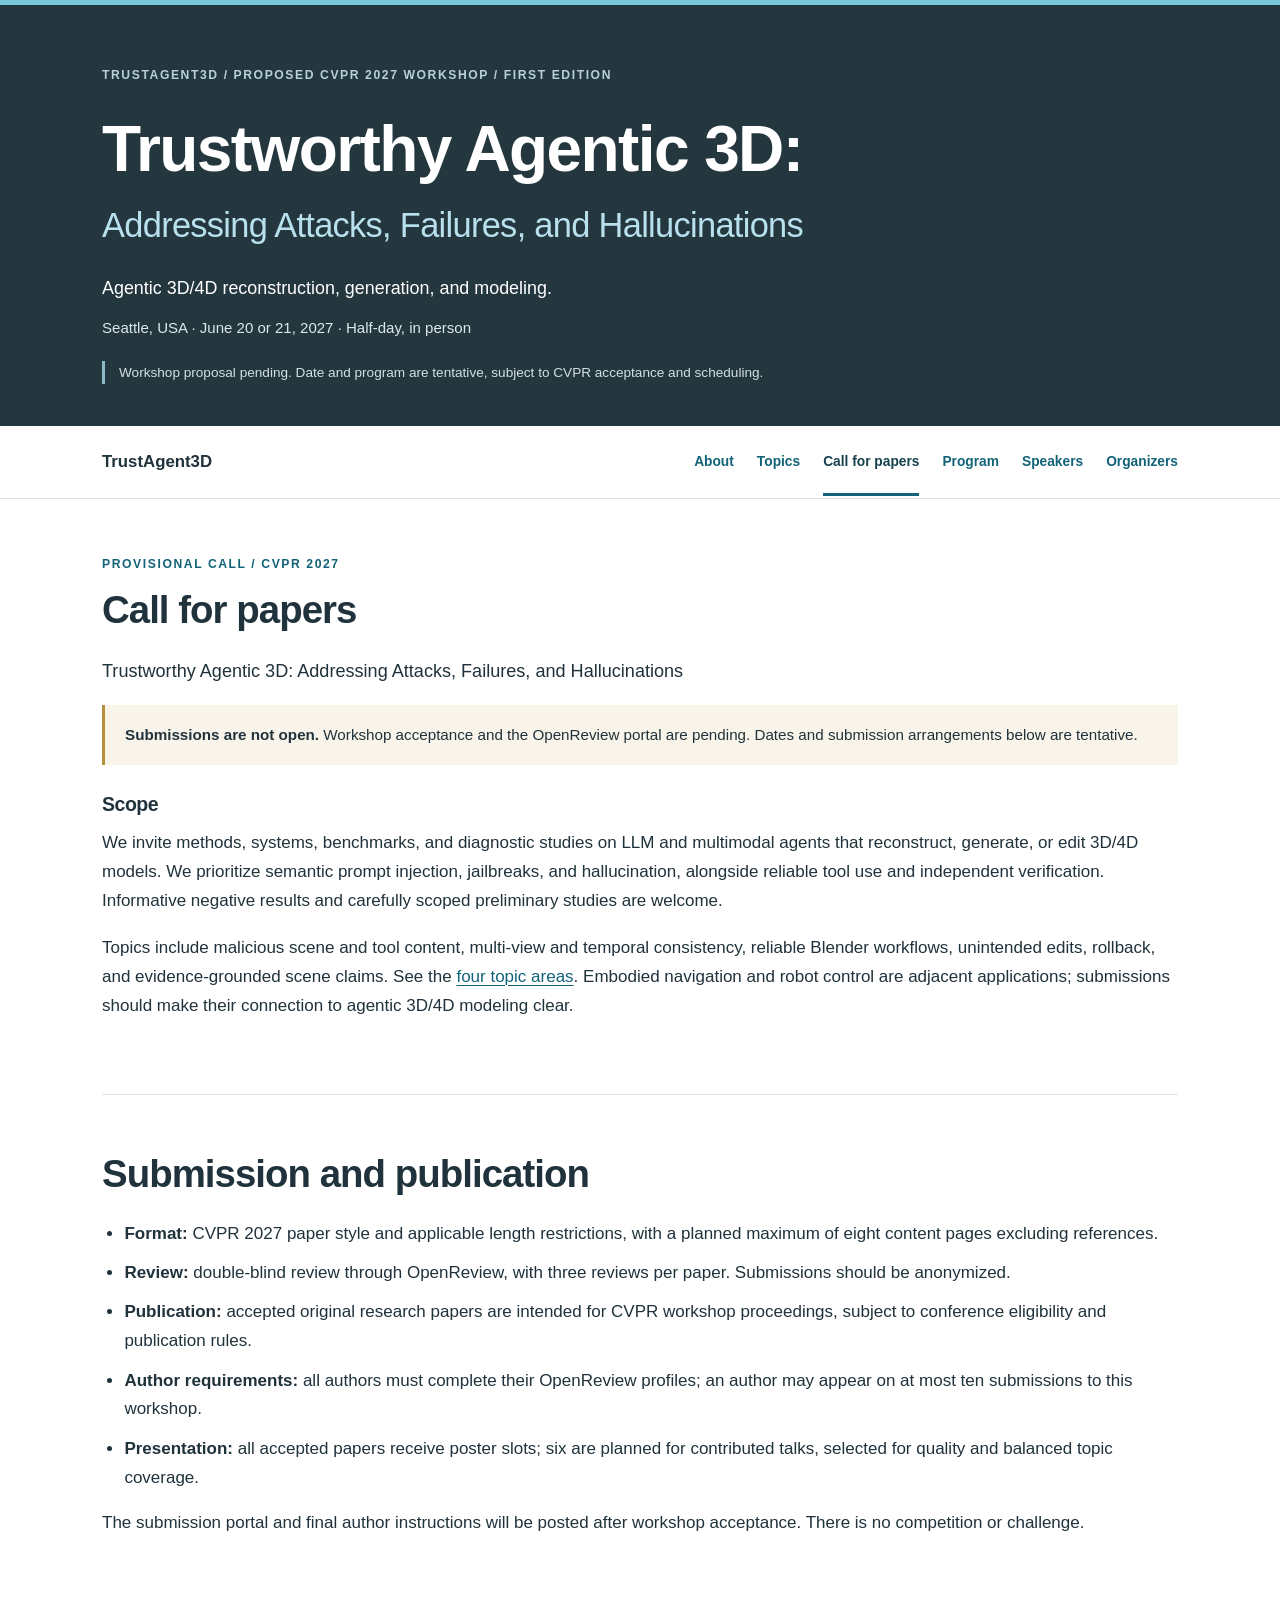
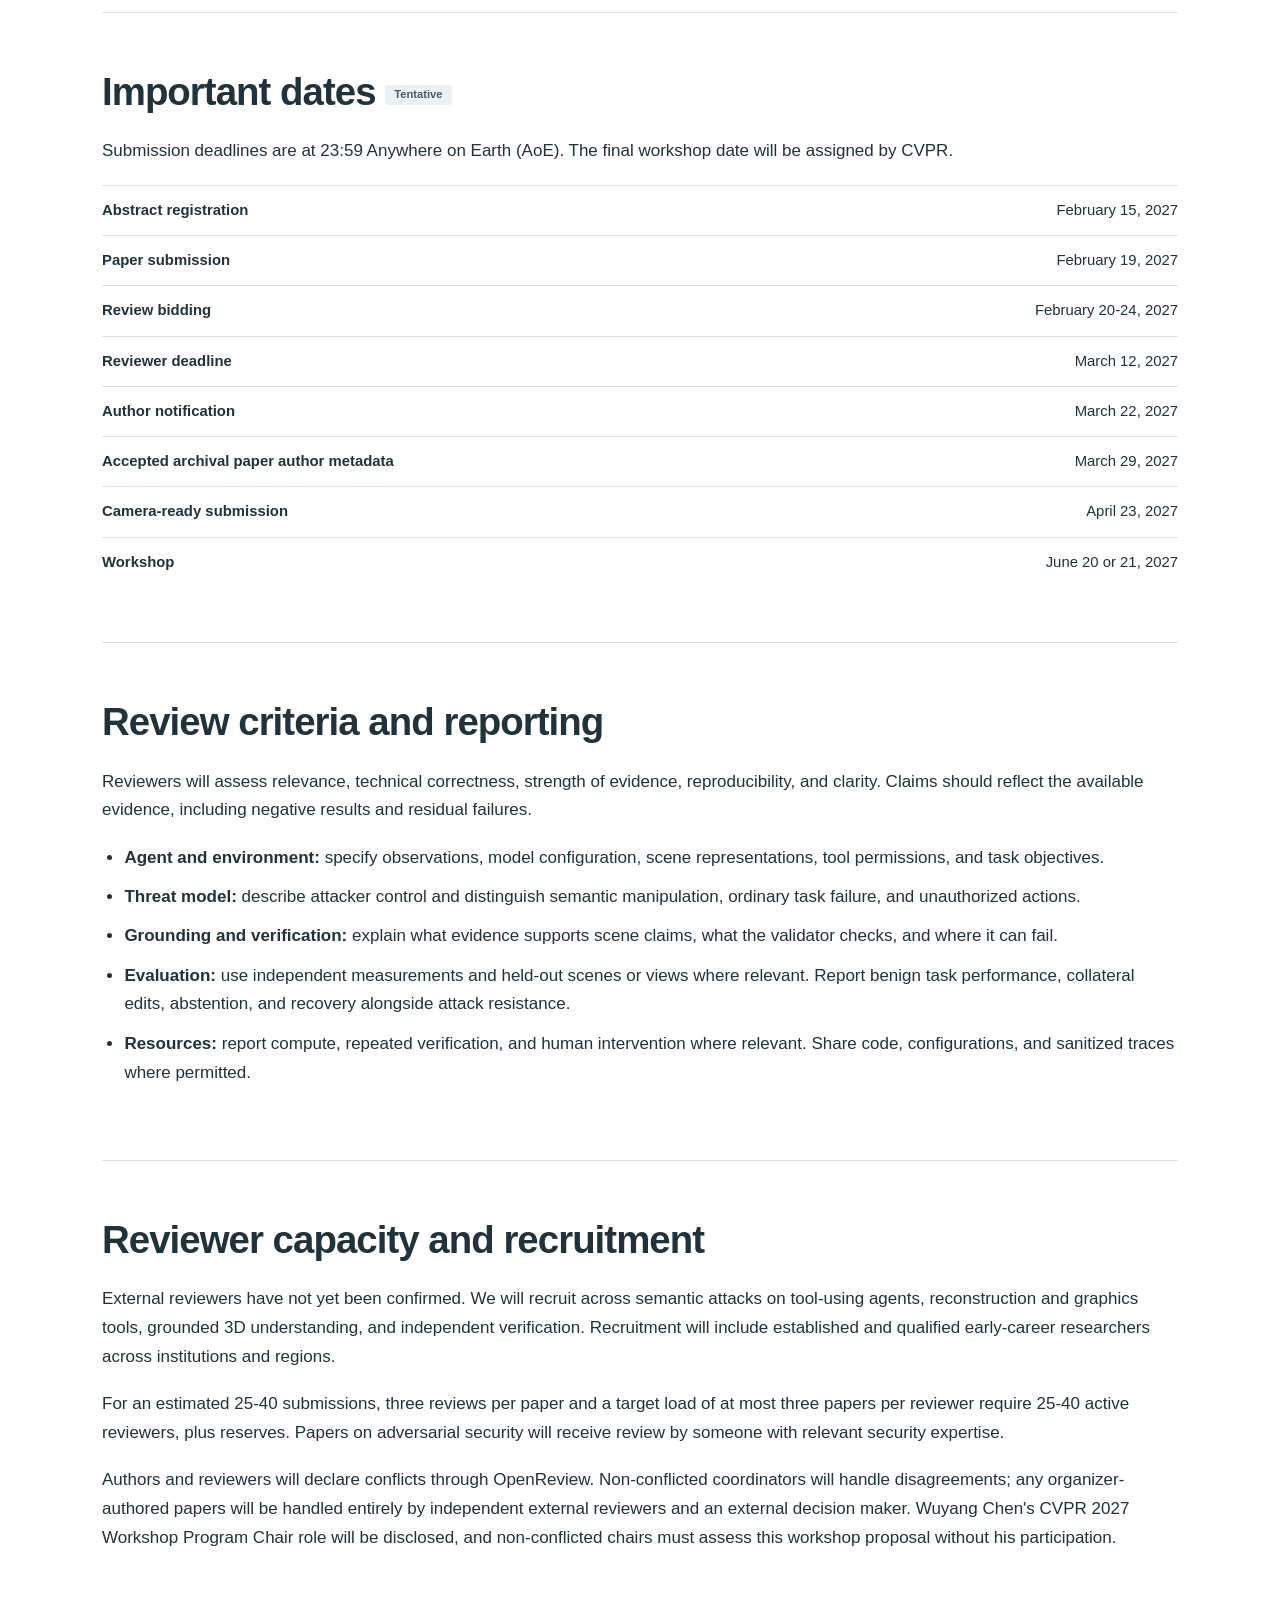
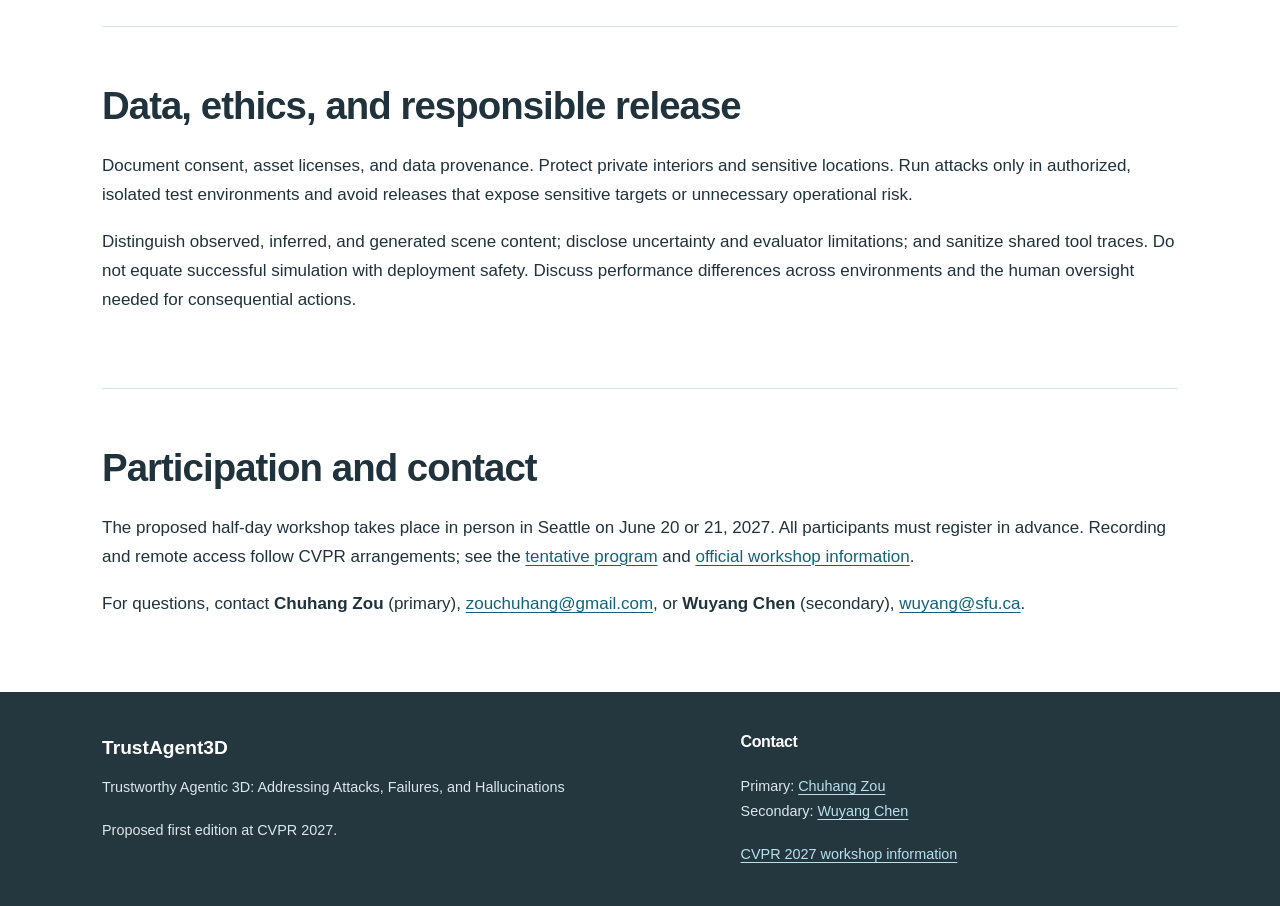
==== cfp.html @ a455a60a "first commit" ====
<!doctype html>
<html lang="en"><head><meta charset="utf-8"><meta name="viewport" content="width=device-width, initial-scale=1"><meta name="robots" content="noindex, nofollow"><meta name="description" content="Provisional submission guidelines, dates, review criteria, and contacts for TrustAgent3D at CVPR 2027."><meta name="theme-color" content="#24363e"><meta property="og:title" content="Call for Papers | TrustAgent3D | Proposed CVPR 2027 Workshop"><meta property="og:description" content="Provisional submission guidelines, dates, review criteria, and contacts for TrustAgent3D at CVPR 2027."><meta property="og:type" content="website"><title>Call for Papers | TrustAgent3D | Proposed CVPR 2027 Workshop</title><link rel="stylesheet" href="style.css"><script src="custom.js" defer></script></head>
<body><a class="skip-link" href="#main">Skip to content</a>
<!-- shared:header --><header class="hero" id="top">
<div class="container">
<p class="eyebrow">TrustAgent3D / Proposed CVPR 2027 workshop / First edition</p>
<h1>Trustworthy Agentic 3D:<span>Addressing Attacks, Failures, and Hallucinations</span></h1>
<p class="hero-scope">Agentic 3D/4D reconstruction, generation, and modeling.</p>
<p class="hero-meta">Seattle, USA · June 20 or 21, 2027 · Half-day, in person</p>
<p class="status">Workshop proposal pending. Date and program are tentative, subject to CVPR acceptance and scheduling.</p>
</div>
</header><!-- /shared:header -->
<!-- shared:navbar --><nav class="site-nav" aria-label="Main navigation">
<div class="container nav-inner"><a class="brand" href="index.html">TrustAgent3D</a>
<button class="menu-toggle" type="button" aria-expanded="false" aria-controls="nav-links" hidden>Menu <span aria-hidden="true">+</span></button>
<ul id="nav-links"><li><a href="index.html#about">About</a></li><li><a href="index.html#topics">Topics</a></li><li><a href="cfp.html">Call for papers</a></li><li><a href="index.html#schedule">Program</a></li><li><a href="index.html#speakers">Speakers</a></li><li><a href="index.html#organizers">Organizers</a></li></ul></div>
</nav><!-- /shared:navbar -->
<main id="main" class="container" tabindex="-1">
<section id="call_for_papers"><p class="eyebrow section-label">Provisional call / CVPR 2027</p><h2>Call for papers</h2><p class="lead">Trustworthy Agentic 3D: Addressing Attacks, Failures, and Hallucinations</p><p class="notice"><strong>Submissions are not open.</strong> Workshop acceptance and the OpenReview portal are pending. Dates and submission arrangements below are tentative.</p><h3>Scope</h3><p>We invite methods, systems, benchmarks, and diagnostic studies on LLM and multimodal agents that reconstruct, generate, or edit 3D/4D models. We prioritize semantic prompt injection, jailbreaks, and hallucination, alongside reliable tool use and independent verification. Informative negative results and carefully scoped preliminary studies are welcome.</p><p>Topics include malicious scene and tool content, multi-view and temporal consistency, reliable Blender workflows, unintended edits, rollback, and evidence-grounded scene claims. See the <a href="index.html#topics">four topic areas</a>. Embodied navigation and robot control are adjacent applications; submissions should make their connection to agentic 3D/4D modeling clear.</p></section>
<section id="submission"><h2>Submission and publication</h2><ul><li><strong>Format:</strong> CVPR 2027 paper style and applicable length restrictions, with a planned maximum of eight content pages excluding references.</li><li><strong>Review:</strong> double-blind review through OpenReview, with three reviews per paper. Submissions should be anonymized.</li><li><strong>Publication:</strong> accepted original research papers are intended for CVPR workshop proceedings, subject to conference eligibility and publication rules.</li><li><strong>Author requirements:</strong> all authors must complete their OpenReview profiles; an author may appear on at most ten submissions to this workshop.</li><li><strong>Presentation:</strong> all accepted papers receive poster slots; six are planned for contributed talks, selected for quality and balanced topic coverage.</li></ul><p>The submission portal and final author instructions will be posted after workshop acceptance. There is no competition or challenge.</p></section>
<section id="dates"><h2>Important dates <span class="badge">Tentative</span></h2><p>Submission deadlines are at 23:59 Anywhere on Earth (AoE). The final workshop date will be assigned by CVPR.</p><dl class="dates"><div><dt>Abstract registration</dt><dd><time datetime="2027-02-15">February 15, 2027</time></dd></div><div><dt>Paper submission</dt><dd><time datetime="2027-02-19">February 19, 2027</time></dd></div><div><dt>Review bidding</dt><dd>February 20-24, 2027</dd></div><div><dt>Reviewer deadline</dt><dd><time datetime="2027-03-12">March 12, 2027</time></dd></div><div><dt>Author notification</dt><dd><time datetime="2027-03-22">March 22, 2027</time></dd></div><div><dt>Accepted archival paper author metadata</dt><dd><time datetime="2027-03-29">March 29, 2027</time></dd></div><div><dt>Camera-ready submission</dt><dd><time datetime="2027-04-23">April 23, 2027</time></dd></div><div><dt>Workshop</dt><dd>June 20 or 21, 2027</dd></div></dl></section>
<section id="review"><h2>Review criteria and reporting</h2><p>Reviewers will assess relevance, technical correctness, strength of evidence, reproducibility, and clarity. Claims should reflect the available evidence, including negative results and residual failures.</p><ul><li><strong>Agent and environment:</strong> specify observations, model configuration, scene representations, tool permissions, and task objectives.</li><li><strong>Threat model:</strong> describe attacker control and distinguish semantic manipulation, ordinary task failure, and unauthorized actions.</li><li><strong>Grounding and verification:</strong> explain what evidence supports scene claims, what the validator checks, and where it can fail.</li><li><strong>Evaluation:</strong> use independent measurements and held-out scenes or views where relevant. Report benign task performance, collateral edits, abstention, and recovery alongside attack resistance.</li><li><strong>Resources:</strong> report compute, repeated verification, and human intervention where relevant. Share code, configurations, and sanitized traces where permitted.</li></ul></section>
<section id="reviewers"><h2>Reviewer capacity and recruitment</h2><p>External reviewers have not yet been confirmed. We will recruit across semantic attacks on tool-using agents, reconstruction and graphics tools, grounded 3D understanding, and independent verification. Recruitment will include established and qualified early-career researchers across institutions and regions.</p><p>For an estimated 25-40 submissions, three reviews per paper and a target load of at most three papers per reviewer require 25-40 active reviewers, plus reserves. Papers on adversarial security will receive review by someone with relevant security expertise.</p><p>Authors and reviewers will declare conflicts through OpenReview. Non-conflicted coordinators will handle disagreements; any organizer-authored papers will be handled entirely by independent external reviewers and an external decision maker. Wuyang Chen's CVPR 2027 Workshop Program Chair role will be disclosed, and non-conflicted chairs must assess this workshop proposal without his participation.</p></section>
<section id="ethics"><h2>Data, ethics, and responsible release</h2><p>Document consent, asset licenses, and data provenance. Protect private interiors and sensitive locations. Run attacks only in authorized, isolated test environments and avoid releases that expose sensitive targets or unnecessary operational risk.</p><p>Distinguish observed, inferred, and generated scene content; disclose uncertainty and evaluator limitations; and sanitize shared tool traces. Do not equate successful simulation with deployment safety. Discuss performance differences across environments and the human oversight needed for consequential actions.</p></section>
<section id="attendance"><h2>Participation and contact</h2><p>The proposed half-day workshop takes place in person in Seattle on June 20 or 21, 2027. All participants must register in advance. Recording and remote access follow CVPR arrangements; see the <a href="index.html#schedule">tentative program</a> and <a href="https://cvpr.thecvf.com/Conferences/2027/CallForWorkshops">official workshop information</a>.</p><p>For questions, contact <strong>Chuhang Zou</strong> (primary), <a href="mailto:zouchuhang@gmail.com">zouchuhang@gmail.com</a>, or <strong>Wuyang Chen</strong> (secondary), <a href="mailto:wuyang@sfu.ca">wuyang@sfu.ca</a>.</p></section></main>
<button id="goToTopBtn" type="button" aria-label="Back to top" hidden>↑ Top</button>
<!-- shared:footer --><footer class="site-footer"><div class="container footer-grid"><div><strong>TrustAgent3D</strong><p>Trustworthy Agentic 3D: Addressing Attacks, Failures, and Hallucinations</p><p>Proposed first edition at CVPR 2027.</p></div><div><h2>Contact</h2><p>Primary: <a href="mailto:zouchuhang@gmail.com">Chuhang Zou</a><br>Secondary: <a href="mailto:wuyang@sfu.ca">Wuyang Chen</a></p><a href="https://cvpr.thecvf.com/Conferences/2027/CallForWorkshops">CVPR 2027 workshop information</a></div></div></footer><!-- /shared:footer -->
</body></html>
---- style.css ----
:root { --ink:#20323b; --muted:#51636c; --accent:#126378; --line:#d9e2e6; --wash:#f1f6f7; --dark:#24363e; }
* { box-sizing:border-box; }
html { scroll-behavior:smooth; scroll-padding-top:100px; }
body { margin:0; font-family:Arial,Helvetica,sans-serif; font-size:17px; line-height:1.7; color:var(--ink); background:#fff; }
[hidden] { display:none!important; }
a { color:var(--accent); text-underline-offset:3px; text-decoration-thickness:1px; }
a:hover { color:#083e50; }
a:focus-visible,button:focus-visible,summary:focus-visible { outline:3px solid #d88a22; outline-offset:5px; }
p { margin:0 0 1.15rem; }
h1,h2,h3 { line-height:1.23; letter-spacing:-.025em; }
h2 { font-size:clamp(1.75rem,3vw,2.5rem); margin:0 0 1.4rem; }
h3 { font-size:1.22rem; margin:1.7rem 0 .8rem; }
ul,ol { padding-left:1.4rem; }
li { margin-bottom:.65rem; }
.container { max-width:1140px; padding:0 32px; margin:0 auto; }
.hero { background:var(--dark); color:#fff; padding:60px 0 42px; border-top:5px solid #78c8d6; }
.eyebrow { font-size:.76rem; text-transform:uppercase; letter-spacing:.13em; font-weight:700; }
.hero .eyebrow { color:#b7d1d9; margin-bottom:24px; }
h1 { margin:0; font-size:clamp(2.5rem,5vw,4.2rem); max-width:950px; }
h1 span { display:block; color:#b8e1ed; font-size:clamp(1.35rem,2.9vw,2.15rem); font-weight:400; margin-top:16px; letter-spacing:-.02em; }
.hero-scope { margin:26px 0 12px; font-size:1.12rem; }
.hero-meta { color:#dce8ec; font-size:.94rem; margin-bottom:20px; }
.status { color:#d2e0e5; border-left:3px solid #8bb9c5; padding:0 0 0 14px; font-size:.85rem; max-width:740px; margin:0; }
.site-nav { background:white; position:sticky; top:0; z-index:10; border-bottom:1px solid var(--line); }
.nav-inner { display:flex; align-items:center; justify-content:space-between; gap:20px; min-height:72px; }
.brand { font-weight:800; text-decoration:none; font-size:1.05rem; color:var(--ink); }
.site-nav ul { display:flex; gap:23px; list-style:none; padding:0; margin:0; }
.site-nav li { margin:0; }
.site-nav a:not(.brand) { font-size:.86rem; font-weight:600; text-decoration:none; padding:22px 0; display:block; }
.site-nav a[aria-current] { color:#17414d; box-shadow:inset 0 -3px var(--accent); }
.menu-toggle { font:inherit; background:transparent; border:1px solid var(--line); padding:7px 13px; border-radius:4px; color:var(--ink); cursor:pointer; }
.menu-toggle span { margin-left:15px; }
main>section { padding:55px 0; border-bottom:1px solid var(--line); scroll-margin-top:10px; }
main>section:last-child { border:0; }
main:focus { outline:none; }
.section-label { color:var(--accent); margin-bottom:12px; }
.lead { font-size:1.13rem; max-width:1000px; }
.actions { display:flex; align-items:center; flex-wrap:wrap; gap:24px; margin:25px 0; }
.button { background:var(--accent); color:white; padding:12px 19px; border-radius:4px; text-decoration:none; display:inline-block; font-size:.92rem; font-weight:700; }
.button:hover { background:#0c4b5d; color:white; }
.button span { margin-left:12px; }
.text-link { font-size:.92rem; font-weight:600; }
details { border-top:1px solid var(--line); padding:16px 0; }
summary { font-weight:600; cursor:pointer; color:var(--accent); }
details[open]>summary { margin-bottom:18px; }
.research-context { margin:28px 0 22px; border-bottom:1px solid var(--line); }
.citation { font-size:.92em; }
.questions { max-width:980px; }
.questions li { padding-left:10px; }
.questions li::marker { color:var(--accent); font-weight:700; }
.topic-grid,.two-column,.organizer-grid { display:grid; grid-template-columns:repeat(2,minmax(0,1fr)); gap:30px; }
.topic { background:var(--wash); border-top:3px solid #88b8c4; padding:25px; }
.topic-number { font-size:.8rem; color:var(--accent); font-weight:700; letter-spacing:.08em; }
.topic h3 { margin:12px 0; font-size:1.24rem; }
.topic p { font-size:.96rem; margin:0; }
.scope-note { margin-top:24px; color:var(--muted); }
.two-column { gap:50px; }
.two-column h3:first-child { margin-top:0; }
.badge { display:inline-block; font-size:.7rem; font-weight:600; letter-spacing:0; padding:3px 9px; background:#ecf2f4; color:#485c64; vertical-align:middle; border-radius:3px; }
.small { font-size:.89rem; color:var(--muted); }
.notice { padding:17px 20px; background:#f8f4e9; border-left:3px solid #b6903a; font-size:.95rem; }
.dates { margin:18px 0 0; font-size:.93rem; }
.dates>div { display:flex; justify-content:space-between; gap:24px; border-top:1px solid var(--line); padding:12px 0; }
dt { font-weight:600; }
dd { margin:0; text-align:right; flex:0 0 46%; }
.table-wrap { overflow-x:auto; margin:24px 0; }
table { width:100%; border-collapse:collapse; font-size:.94rem; }
caption { text-align:left; color:var(--muted); font-size:.85rem; margin-bottom:12px; }
th,td { padding:14px 17px; border-bottom:1px solid var(--line); text-align:left; vertical-align:top; }
thead { background:var(--dark); color:white; }
tbody th { width:170px; white-space:nowrap; font-weight:400; color:var(--muted); }
tbody tr:nth-child(even) { background:var(--wash); }
.clinic { border-left:3px solid var(--accent); padding:3px 0 3px 25px; margin-top:30px; }
.clinic h3 { margin-top:0; }
.clinic p:last-child { margin:0; }
.organizer { display:flex; align-items:flex-start; gap:22px; }
.organizer img { width:110px; height:110px; object-fit:cover; border-radius:50%; }
.organizer>div { min-width:0; }
.organizer h3 { margin:0 0 10px; font-size:1.3rem; }
.organizer .eyebrow { font-size:.66rem; margin-bottom:8px; color:var(--muted); }
.organizer p,.organizer details { font-size:.88rem; }
.organizer a { overflow-wrap:anywhere; }
.organizer>div>a { font-size:.86rem; }
.organizer details { margin-top:16px; }
.organizer-grid+.small { margin-top:28px; }
.related-list li { padding-left:8px; }
.site-footer { background:var(--dark); color:#dce7eb; padding:40px 0; font-size:.9rem; }
.footer-grid { display:grid; grid-template-columns:1.3fr 1fr; gap:70px; }
.site-footer strong { color:white; font-size:1.2rem; }
.site-footer p { margin-top:10px; }
.site-footer h2 { font-size:1rem; color:white; }
.site-footer a { color:#b8e1ed; }
.skip-link { position:absolute; left:16px; top:-100px; z-index:30; background:white; padding:12px 18px; }
.skip-link:focus { top:15px; }
#goToTopBtn { position:fixed; right:18px; bottom:18px; border:1px solid #52727f; border-radius:4px; background:var(--dark); color:white; padding:10px 14px; cursor:pointer; z-index:20; font:inherit; font-size:.8rem; }
@media(max-width:900px) {
 .site-nav ul { gap:15px; }.container { padding:0 24px; }.organizer { flex-direction:column; }.two-column { gap:28px; }
}
@media(max-width:720px) {
 html { scroll-padding-top:82px; } body { font-size:16px; }.container { padding:0 22px; }.hero { padding:38px 0 32px; }.hero .eyebrow { font-size:.65rem; }.hero-scope { font-size:1rem; }.hero-meta { font-size:.85rem; }
 .nav-inner { flex-wrap:wrap; min-height:64px; gap:0; padding-top:12px; padding-bottom:12px; }.menu-toggle:not([hidden]) { display:block; }.site-nav ul { width:100%; flex-wrap:wrap; gap:0 20px; padding-top:12px; }.site-nav a:not(.brand) { padding:9px 0; }.site-nav.enhanced ul:not(.is-open) { display:none; }
 main>section { padding:36px 0; }.topic-grid,.two-column,.organizer-grid,.footer-grid { grid-template-columns:1fr; gap:26px; }.topic { padding:22px; }.organizer { flex-direction:row; gap:17px; }.organizer img { width:80px; height:80px; }.organizer-grid { gap:35px; }.organizer h3 { font-size:1.15rem; }
 .dates>div { gap:16px; }dd { flex-basis:46%; }.actions { gap:18px; }.table-wrap { margin:20px -8px; }th,td { padding:12px 9px; }tbody th { width:125px; font-size:.83rem; }.clinic { padding-left:18px; }.footer-grid { gap:24px; }
}
@media(prefers-reduced-motion:reduce) { html { scroll-behavior:auto; } }
@media print { .site-nav,.actions,#goToTopBtn,.skip-link { display:none!important; }.hero,.site-footer { background:white; color:black; }.hero h1 span,.hero p,.site-footer a { color:black; }.container { max-width:none; }.topic,.clinic { break-inside:avoid; }main>section { padding:20px 0; } }
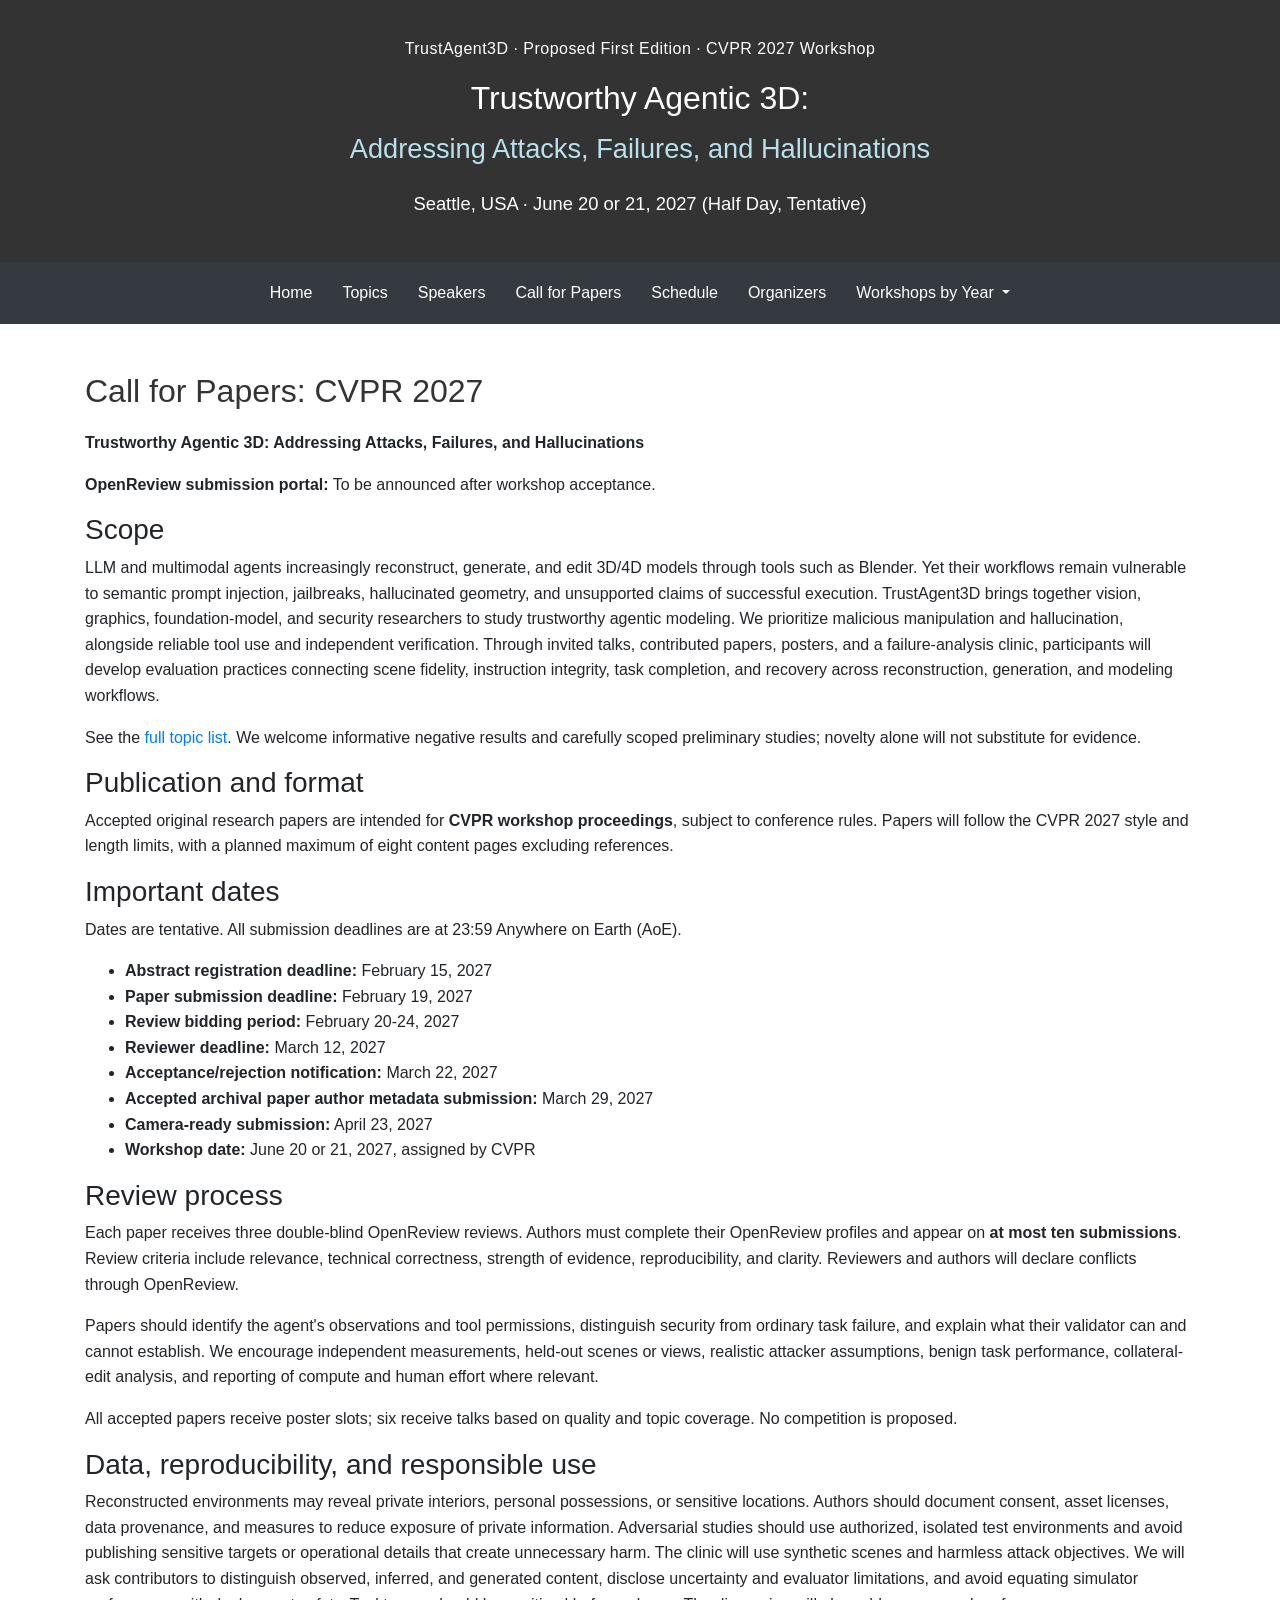
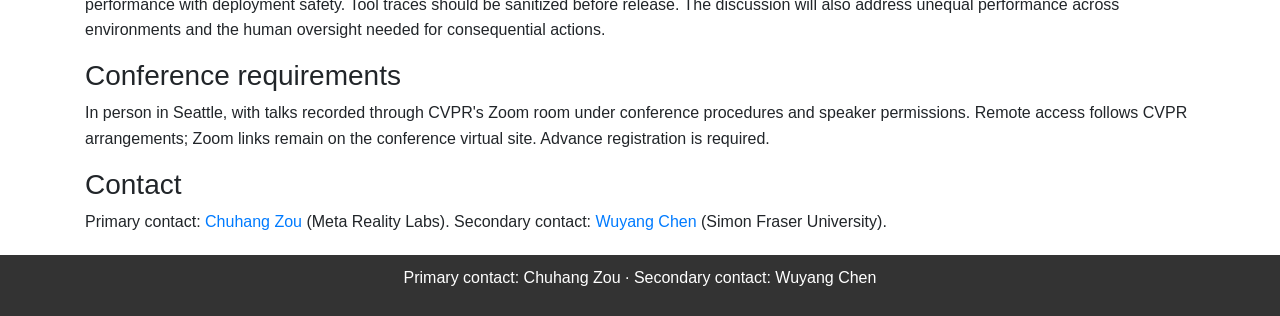
==== commit 0f63b164: "updates" ====
--- a/cfp.html
+++ b/cfp.html
@@ -1,28 +1,110 @@
-<!doctype html>
-<html lang="en"><head><meta charset="utf-8"><meta name="viewport" content="width=device-width, initial-scale=1"><meta name="robots" content="noindex, nofollow"><meta name="description" content="Provisional submission guidelines, dates, review criteria, and contacts for TrustAgent3D at CVPR 2027."><meta name="theme-color" content="#24363e"><meta property="og:title" content="Call for Papers | TrustAgent3D | Proposed CVPR 2027 Workshop"><meta property="og:description" content="Provisional submission guidelines, dates, review criteria, and contacts for TrustAgent3D at CVPR 2027."><meta property="og:type" content="website"><title>Call for Papers | TrustAgent3D | Proposed CVPR 2027 Workshop</title><link rel="stylesheet" href="style.css"><script src="custom.js" defer></script></head>
-<body><a class="skip-link" href="#main">Skip to content</a>
-<!-- shared:header --><header class="hero" id="top">
-<div class="container">
-<p class="eyebrow">TrustAgent3D / Proposed CVPR 2027 workshop / First edition</p>
-<h1>Trustworthy Agentic 3D:<span>Addressing Attacks, Failures, and Hallucinations</span></h1>
-<p class="hero-scope">Agentic 3D/4D reconstruction, generation, and modeling.</p>
-<p class="hero-meta">Seattle, USA · June 20 or 21, 2027 · Half-day, in person</p>
-<p class="status">Workshop proposal pending. Date and program are tentative, subject to CVPR acceptance and scheduling.</p>
-</div>
-</header><!-- /shared:header -->
-<!-- shared:navbar --><nav class="site-nav" aria-label="Main navigation">
-<div class="container nav-inner"><a class="brand" href="index.html">TrustAgent3D</a>
-<button class="menu-toggle" type="button" aria-expanded="false" aria-controls="nav-links" hidden>Menu <span aria-hidden="true">+</span></button>
-<ul id="nav-links"><li><a href="index.html#about">About</a></li><li><a href="index.html#topics">Topics</a></li><li><a href="cfp.html">Call for papers</a></li><li><a href="index.html#schedule">Program</a></li><li><a href="index.html#speakers">Speakers</a></li><li><a href="index.html#organizers">Organizers</a></li></ul></div>
-</nav><!-- /shared:navbar -->
-<main id="main" class="container" tabindex="-1">
-<section id="call_for_papers"><p class="eyebrow section-label">Provisional call / CVPR 2027</p><h2>Call for papers</h2><p class="lead">Trustworthy Agentic 3D: Addressing Attacks, Failures, and Hallucinations</p><p class="notice"><strong>Submissions are not open.</strong> Workshop acceptance and the OpenReview portal are pending. Dates and submission arrangements below are tentative.</p><h3>Scope</h3><p>We invite methods, systems, benchmarks, and diagnostic studies on LLM and multimodal agents that reconstruct, generate, or edit 3D/4D models. We prioritize semantic prompt injection, jailbreaks, and hallucination, alongside reliable tool use and independent verification. Informative negative results and carefully scoped preliminary studies are welcome.</p><p>Topics include malicious scene and tool content, multi-view and temporal consistency, reliable Blender workflows, unintended edits, rollback, and evidence-grounded scene claims. See the <a href="index.html#topics">four topic areas</a>. Embodied navigation and robot control are adjacent applications; submissions should make their connection to agentic 3D/4D modeling clear.</p></section>
-<section id="submission"><h2>Submission and publication</h2><ul><li><strong>Format:</strong> CVPR 2027 paper style and applicable length restrictions, with a planned maximum of eight content pages excluding references.</li><li><strong>Review:</strong> double-blind review through OpenReview, with three reviews per paper. Submissions should be anonymized.</li><li><strong>Publication:</strong> accepted original research papers are intended for CVPR workshop proceedings, subject to conference eligibility and publication rules.</li><li><strong>Author requirements:</strong> all authors must complete their OpenReview profiles; an author may appear on at most ten submissions to this workshop.</li><li><strong>Presentation:</strong> all accepted papers receive poster slots; six are planned for contributed talks, selected for quality and balanced topic coverage.</li></ul><p>The submission portal and final author instructions will be posted after workshop acceptance. There is no competition or challenge.</p></section>
-<section id="dates"><h2>Important dates <span class="badge">Tentative</span></h2><p>Submission deadlines are at 23:59 Anywhere on Earth (AoE). The final workshop date will be assigned by CVPR.</p><dl class="dates"><div><dt>Abstract registration</dt><dd><time datetime="2027-02-15">February 15, 2027</time></dd></div><div><dt>Paper submission</dt><dd><time datetime="2027-02-19">February 19, 2027</time></dd></div><div><dt>Review bidding</dt><dd>February 20-24, 2027</dd></div><div><dt>Reviewer deadline</dt><dd><time datetime="2027-03-12">March 12, 2027</time></dd></div><div><dt>Author notification</dt><dd><time datetime="2027-03-22">March 22, 2027</time></dd></div><div><dt>Accepted archival paper author metadata</dt><dd><time datetime="2027-03-29">March 29, 2027</time></dd></div><div><dt>Camera-ready submission</dt><dd><time datetime="2027-04-23">April 23, 2027</time></dd></div><div><dt>Workshop</dt><dd>June 20 or 21, 2027</dd></div></dl></section>
-<section id="review"><h2>Review criteria and reporting</h2><p>Reviewers will assess relevance, technical correctness, strength of evidence, reproducibility, and clarity. Claims should reflect the available evidence, including negative results and residual failures.</p><ul><li><strong>Agent and environment:</strong> specify observations, model configuration, scene representations, tool permissions, and task objectives.</li><li><strong>Threat model:</strong> describe attacker control and distinguish semantic manipulation, ordinary task failure, and unauthorized actions.</li><li><strong>Grounding and verification:</strong> explain what evidence supports scene claims, what the validator checks, and where it can fail.</li><li><strong>Evaluation:</strong> use independent measurements and held-out scenes or views where relevant. Report benign task performance, collateral edits, abstention, and recovery alongside attack resistance.</li><li><strong>Resources:</strong> report compute, repeated verification, and human intervention where relevant. Share code, configurations, and sanitized traces where permitted.</li></ul></section>
-<section id="reviewers"><h2>Reviewer capacity and recruitment</h2><p>External reviewers have not yet been confirmed. We will recruit across semantic attacks on tool-using agents, reconstruction and graphics tools, grounded 3D understanding, and independent verification. Recruitment will include established and qualified early-career researchers across institutions and regions.</p><p>For an estimated 25-40 submissions, three reviews per paper and a target load of at most three papers per reviewer require 25-40 active reviewers, plus reserves. Papers on adversarial security will receive review by someone with relevant security expertise.</p><p>Authors and reviewers will declare conflicts through OpenReview. Non-conflicted coordinators will handle disagreements; any organizer-authored papers will be handled entirely by independent external reviewers and an external decision maker. Wuyang Chen's CVPR 2027 Workshop Program Chair role will be disclosed, and non-conflicted chairs must assess this workshop proposal without his participation.</p></section>
-<section id="ethics"><h2>Data, ethics, and responsible release</h2><p>Document consent, asset licenses, and data provenance. Protect private interiors and sensitive locations. Run attacks only in authorized, isolated test environments and avoid releases that expose sensitive targets or unnecessary operational risk.</p><p>Distinguish observed, inferred, and generated scene content; disclose uncertainty and evaluator limitations; and sanitize shared tool traces. Do not equate successful simulation with deployment safety. Discuss performance differences across environments and the human oversight needed for consequential actions.</p></section>
-<section id="attendance"><h2>Participation and contact</h2><p>The proposed half-day workshop takes place in person in Seattle on June 20 or 21, 2027. All participants must register in advance. Recording and remote access follow CVPR arrangements; see the <a href="index.html#schedule">tentative program</a> and <a href="https://cvpr.thecvf.com/Conferences/2027/CallForWorkshops">official workshop information</a>.</p><p>For questions, contact <strong>Chuhang Zou</strong> (primary), <a href="mailto:zouchuhang@gmail.com">zouchuhang@gmail.com</a>, or <strong>Wuyang Chen</strong> (secondary), <a href="mailto:wuyang@sfu.ca">wuyang@sfu.ca</a>.</p></section></main>
-<button id="goToTopBtn" type="button" aria-label="Back to top" hidden>↑ Top</button>
-<!-- shared:footer --><footer class="site-footer"><div class="container footer-grid"><div><strong>TrustAgent3D</strong><p>Trustworthy Agentic 3D: Addressing Attacks, Failures, and Hallucinations</p><p>Proposed first edition at CVPR 2027.</p></div><div><h2>Contact</h2><p>Primary: <a href="mailto:zouchuhang@gmail.com">Chuhang Zou</a><br>Secondary: <a href="mailto:wuyang@sfu.ca">Wuyang Chen</a></p><a href="https://cvpr.thecvf.com/Conferences/2027/CallForWorkshops">CVPR 2027 workshop information</a></div></div></footer><!-- /shared:footer -->
-</body></html>+<!DOCTYPE html>
+<html lang="en">
+  <head>
+    <meta charset="utf-8"/>
+    <meta content="width=device-width, initial-scale=1.0" name="viewport"/>
+    <meta content="noindex, nofollow" name="robots"/>
+    <title>Call for Papers | TrustAgent3D (CVPR 2027)</title>
+    <link href="https://stackpath.bootstrapcdn.com/bootstrap/4.5.2/css/bootstrap.min.css" rel="stylesheet"/>
+    <link href="./style.css?v=2027-agentic" media="all" rel="stylesheet" type="text/css">
+  </head>
+  <body>
+    <div id="header"></div>
+    <div id="navbar"></div>
+    <div class="container mt-5">
+      <section id="call_for_papers">
+        <h2>Call for Papers: CVPR 2027</h2>
+        <p>
+          <strong>Trustworthy Agentic 3D: Addressing Attacks, Failures, and Hallucinations</strong>
+        </p>
+        <p>
+          <strong>OpenReview submission portal:</strong> To be announced after workshop acceptance.
+        </p>
+        <h3>Scope</h3>
+        <p>
+          LLM and multimodal agents increasingly reconstruct, generate, and edit 3D/4D models
+          through tools such as Blender. Yet their workflows remain vulnerable to semantic prompt
+          injection, jailbreaks, hallucinated geometry, and unsupported claims of successful
+          execution. TrustAgent3D brings together vision, graphics, foundation-model, and security
+          researchers to study trustworthy agentic modeling. We prioritize malicious manipulation
+          and hallucination, alongside reliable tool use and independent verification. Through
+          invited talks, contributed papers, posters, and a failure-analysis clinic, participants
+          will develop evaluation practices connecting scene fidelity, instruction integrity, task
+          completion, and recovery across reconstruction, generation, and modeling workflows.
+        </p>
+        <p>
+          See the <a href="index.html#topics">full topic list</a>. We welcome informative negative results and carefully scoped
+          preliminary studies; novelty alone will not substitute for evidence.
+        </p>
+        <h3>Publication and format</h3>
+        <p>
+          Accepted original research papers are intended for <strong>CVPR workshop proceedings</strong>, subject to
+          conference rules. Papers will follow the CVPR 2027 style and length limits, with a planned
+          maximum of eight content pages excluding references.
+        </p>
+        <h3>Important dates</h3>
+        <p>Dates are tentative. All submission deadlines are at 23:59 Anywhere on Earth (AoE).</p>
+        <ul>
+          <li><strong>Abstract registration deadline:</strong> February 15, 2027</li>
+          <li><strong>Paper submission deadline:</strong> February 19, 2027</li>
+          <li><strong>Review bidding period:</strong> February 20-24, 2027</li>
+          <li><strong>Reviewer deadline:</strong> March 12, 2027</li>
+          <li><strong>Acceptance/rejection notification:</strong> March 22, 2027</li>
+          <li>
+            <strong>Accepted archival paper author metadata submission:</strong> March 29, 2027
+          </li>
+          <li><strong>Camera-ready submission:</strong> April 23, 2027</li>
+          <li><strong>Workshop date:</strong> June 20 or 21, 2027, assigned by CVPR</li>
+        </ul>
+        <h3>Review process</h3>
+        <p>
+          Each paper receives three double-blind OpenReview reviews. Authors must complete their
+          OpenReview profiles and appear on <strong>at most ten submissions</strong>. Review criteria include
+          relevance, technical correctness, strength of evidence, reproducibility, and clarity.
+          Reviewers and authors will declare conflicts through OpenReview.
+        </p>
+        <p>
+          Papers should identify the agent's observations and tool permissions, distinguish security
+          from ordinary task failure, and explain what their validator can and cannot establish. We
+          encourage independent measurements, held-out scenes or views, realistic attacker
+          assumptions, benign task performance, collateral-edit analysis, and reporting of compute
+          and human effort where relevant.
+        </p>
+        <p>
+          All accepted papers receive poster slots; six receive talks based on quality and topic
+          coverage. No competition is proposed.
+        </p>
+        <h3>Data, reproducibility, and responsible use</h3>
+        <p>
+          Reconstructed environments may reveal private interiors, personal possessions, or
+          sensitive locations. Authors should document consent, asset licenses, data provenance, and
+          measures to reduce exposure of private information. Adversarial studies should use
+          authorized, isolated test environments and avoid publishing sensitive targets or
+          operational details that create unnecessary harm. The clinic will use synthetic scenes and
+          harmless attack objectives. We will ask contributors to distinguish observed, inferred,
+          and generated content, disclose uncertainty and evaluator limitations, and avoid equating
+          simulator performance with deployment safety. Tool traces should be sanitized before
+          release. The discussion will also address unequal performance across environments and the
+          human oversight needed for consequential actions.
+        </p>
+        <h3>Conference requirements</h3>
+        <p>
+          In person in Seattle, with talks recorded through CVPR's Zoom room under conference
+          procedures and speaker permissions. Remote access follows CVPR arrangements; Zoom links
+          remain on the conference virtual site. Advance registration is required.
+        </p>
+        <h3>Contact</h3>
+        <p>
+          Primary contact: <a href="mailto:zouchuhang@gmail.com">Chuhang Zou</a> (Meta Reality Labs). Secondary contact: <a href="mailto:wuyang@sfu.ca">Wuyang Chen</a>
+          (Simon Fraser University).
+        </p>
+      </section>
+    </div>
+    <button id="goToTopBtn" title="Go to top">Top</button>
+    <div id="footer"></div>
+    <script src="https://code.jquery.com/jquery-3.5.1.slim.min.js"></script>
+    <script src="https://stackpath.bootstrapcdn.com/bootstrap/4.5.2/js/bootstrap.bundle.min.js"></script>
+    <script src="./custom.js"></script>
+    <script src="./load-templates.js?v=2027-agentic"></script>
+  </body>
+</html>
--- a/style.css
+++ b/style.css
@@ -1,106 +1,130 @@
-:root { --ink:#20323b; --muted:#51636c; --accent:#126378; --line:#d9e2e6; --wash:#f1f6f7; --dark:#24363e; }
-* { box-sizing:border-box; }
-html { scroll-behavior:smooth; scroll-padding-top:100px; }
-body { margin:0; font-family:Arial,Helvetica,sans-serif; font-size:17px; line-height:1.7; color:var(--ink); background:#fff; }
-[hidden] { display:none!important; }
-a { color:var(--accent); text-underline-offset:3px; text-decoration-thickness:1px; }
-a:hover { color:#083e50; }
-a:focus-visible,button:focus-visible,summary:focus-visible { outline:3px solid #d88a22; outline-offset:5px; }
-p { margin:0 0 1.15rem; }
-h1,h2,h3 { line-height:1.23; letter-spacing:-.025em; }
-h2 { font-size:clamp(1.75rem,3vw,2.5rem); margin:0 0 1.4rem; }
-h3 { font-size:1.22rem; margin:1.7rem 0 .8rem; }
-ul,ol { padding-left:1.4rem; }
-li { margin-bottom:.65rem; }
-.container { max-width:1140px; padding:0 32px; margin:0 auto; }
-.hero { background:var(--dark); color:#fff; padding:60px 0 42px; border-top:5px solid #78c8d6; }
-.eyebrow { font-size:.76rem; text-transform:uppercase; letter-spacing:.13em; font-weight:700; }
-.hero .eyebrow { color:#b7d1d9; margin-bottom:24px; }
-h1 { margin:0; font-size:clamp(2.5rem,5vw,4.2rem); max-width:950px; }
-h1 span { display:block; color:#b8e1ed; font-size:clamp(1.35rem,2.9vw,2.15rem); font-weight:400; margin-top:16px; letter-spacing:-.02em; }
-.hero-scope { margin:26px 0 12px; font-size:1.12rem; }
-.hero-meta { color:#dce8ec; font-size:.94rem; margin-bottom:20px; }
-.status { color:#d2e0e5; border-left:3px solid #8bb9c5; padding:0 0 0 14px; font-size:.85rem; max-width:740px; margin:0; }
-.site-nav { background:white; position:sticky; top:0; z-index:10; border-bottom:1px solid var(--line); }
-.nav-inner { display:flex; align-items:center; justify-content:space-between; gap:20px; min-height:72px; }
-.brand { font-weight:800; text-decoration:none; font-size:1.05rem; color:var(--ink); }
-.site-nav ul { display:flex; gap:23px; list-style:none; padding:0; margin:0; }
-.site-nav li { margin:0; }
-.site-nav a:not(.brand) { font-size:.86rem; font-weight:600; text-decoration:none; padding:22px 0; display:block; }
-.site-nav a[aria-current] { color:#17414d; box-shadow:inset 0 -3px var(--accent); }
-.menu-toggle { font:inherit; background:transparent; border:1px solid var(--line); padding:7px 13px; border-radius:4px; color:var(--ink); cursor:pointer; }
-.menu-toggle span { margin-left:15px; }
-main>section { padding:55px 0; border-bottom:1px solid var(--line); scroll-margin-top:10px; }
-main>section:last-child { border:0; }
-main:focus { outline:none; }
-.section-label { color:var(--accent); margin-bottom:12px; }
-.lead { font-size:1.13rem; max-width:1000px; }
-.actions { display:flex; align-items:center; flex-wrap:wrap; gap:24px; margin:25px 0; }
-.button { background:var(--accent); color:white; padding:12px 19px; border-radius:4px; text-decoration:none; display:inline-block; font-size:.92rem; font-weight:700; }
-.button:hover { background:#0c4b5d; color:white; }
-.button span { margin-left:12px; }
-.text-link { font-size:.92rem; font-weight:600; }
-details { border-top:1px solid var(--line); padding:16px 0; }
-summary { font-weight:600; cursor:pointer; color:var(--accent); }
-details[open]>summary { margin-bottom:18px; }
-.research-context { margin:28px 0 22px; border-bottom:1px solid var(--line); }
-.citation { font-size:.92em; }
-.questions { max-width:980px; }
-.questions li { padding-left:10px; }
-.questions li::marker { color:var(--accent); font-weight:700; }
-.topic-grid,.two-column,.organizer-grid { display:grid; grid-template-columns:repeat(2,minmax(0,1fr)); gap:30px; }
-.topic { background:var(--wash); border-top:3px solid #88b8c4; padding:25px; }
-.topic-number { font-size:.8rem; color:var(--accent); font-weight:700; letter-spacing:.08em; }
-.topic h3 { margin:12px 0; font-size:1.24rem; }
-.topic p { font-size:.96rem; margin:0; }
-.scope-note { margin-top:24px; color:var(--muted); }
-.two-column { gap:50px; }
-.two-column h3:first-child { margin-top:0; }
-.badge { display:inline-block; font-size:.7rem; font-weight:600; letter-spacing:0; padding:3px 9px; background:#ecf2f4; color:#485c64; vertical-align:middle; border-radius:3px; }
-.small { font-size:.89rem; color:var(--muted); }
-.notice { padding:17px 20px; background:#f8f4e9; border-left:3px solid #b6903a; font-size:.95rem; }
-.dates { margin:18px 0 0; font-size:.93rem; }
-.dates>div { display:flex; justify-content:space-between; gap:24px; border-top:1px solid var(--line); padding:12px 0; }
-dt { font-weight:600; }
-dd { margin:0; text-align:right; flex:0 0 46%; }
-.table-wrap { overflow-x:auto; margin:24px 0; }
-table { width:100%; border-collapse:collapse; font-size:.94rem; }
-caption { text-align:left; color:var(--muted); font-size:.85rem; margin-bottom:12px; }
-th,td { padding:14px 17px; border-bottom:1px solid var(--line); text-align:left; vertical-align:top; }
-thead { background:var(--dark); color:white; }
-tbody th { width:170px; white-space:nowrap; font-weight:400; color:var(--muted); }
-tbody tr:nth-child(even) { background:var(--wash); }
-.clinic { border-left:3px solid var(--accent); padding:3px 0 3px 25px; margin-top:30px; }
-.clinic h3 { margin-top:0; }
-.clinic p:last-child { margin:0; }
-.organizer { display:flex; align-items:flex-start; gap:22px; }
-.organizer img { width:110px; height:110px; object-fit:cover; border-radius:50%; }
-.organizer>div { min-width:0; }
-.organizer h3 { margin:0 0 10px; font-size:1.3rem; }
-.organizer .eyebrow { font-size:.66rem; margin-bottom:8px; color:var(--muted); }
-.organizer p,.organizer details { font-size:.88rem; }
-.organizer a { overflow-wrap:anywhere; }
-.organizer>div>a { font-size:.86rem; }
-.organizer details { margin-top:16px; }
-.organizer-grid+.small { margin-top:28px; }
-.related-list li { padding-left:8px; }
-.site-footer { background:var(--dark); color:#dce7eb; padding:40px 0; font-size:.9rem; }
-.footer-grid { display:grid; grid-template-columns:1.3fr 1fr; gap:70px; }
-.site-footer strong { color:white; font-size:1.2rem; }
-.site-footer p { margin-top:10px; }
-.site-footer h2 { font-size:1rem; color:white; }
-.site-footer a { color:#b8e1ed; }
-.skip-link { position:absolute; left:16px; top:-100px; z-index:30; background:white; padding:12px 18px; }
-.skip-link:focus { top:15px; }
-#goToTopBtn { position:fixed; right:18px; bottom:18px; border:1px solid #52727f; border-radius:4px; background:var(--dark); color:white; padding:10px 14px; cursor:pointer; z-index:20; font:inherit; font-size:.8rem; }
-@media(max-width:900px) {
- .site-nav ul { gap:15px; }.container { padding:0 24px; }.organizer { flex-direction:column; }.two-column { gap:28px; }
+body {
+    font-family: Arial, sans-serif;
+    line-height: 1.6;
+    margin: 0;
+    padding: 0;
+    box-sizing: border-box;
 }
-@media(max-width:720px) {
- html { scroll-padding-top:82px; } body { font-size:16px; }.container { padding:0 22px; }.hero { padding:38px 0 32px; }.hero .eyebrow { font-size:.65rem; }.hero-scope { font-size:1rem; }.hero-meta { font-size:.85rem; }
- .nav-inner { flex-wrap:wrap; min-height:64px; gap:0; padding-top:12px; padding-bottom:12px; }.menu-toggle:not([hidden]) { display:block; }.site-nav ul { width:100%; flex-wrap:wrap; gap:0 20px; padding-top:12px; }.site-nav a:not(.brand) { padding:9px 0; }.site-nav.enhanced ul:not(.is-open) { display:none; }
- main>section { padding:36px 0; }.topic-grid,.two-column,.organizer-grid,.footer-grid { grid-template-columns:1fr; gap:26px; }.topic { padding:22px; }.organizer { flex-direction:row; gap:17px; }.organizer img { width:80px; height:80px; }.organizer-grid { gap:35px; }.organizer h3 { font-size:1.15rem; }
- .dates>div { gap:16px; }dd { flex-basis:46%; }.actions { gap:18px; }.table-wrap { margin:20px -8px; }th,td { padding:12px 9px; }tbody th { width:125px; font-size:.83rem; }.clinic { padding-left:18px; }.footer-grid { gap:24px; }
+
+header {
+    background: #333;
+    color: #fff;
+    padding: 20px 0;
+    text-align: center;
 }
-@media(prefers-reduced-motion:reduce) { html { scroll-behavior:auto; } }
-@media print { .site-nav,.actions,#goToTopBtn,.skip-link { display:none!important; }.hero,.site-footer { background:white; color:black; }.hero h1 span,.hero p,.site-footer a { color:black; }.container { max-width:none; }.topic,.clinic { break-inside:avoid; }main>section { padding:20px 0; } }
+
+header h1 {
+    margin: 0;
+}
+header h3 {
+    margin: 0;
+    color: #fff;
+}
+
+.navbar-nav {
+    justify-content: center;
+}
+
+.navbar-nav .nav-item .nav-link {
+    color: #fff;
+    padding: 10px 15px;
+}
+
+.container {
+    max-width: 1140px;
+    margin: 20px auto;
+    padding: 0 15px;
+}
+
+h2 {
+    color: #333;
+    margin-bottom: 20px;
+}
+
+.speaker, .organizer {
+    display: flex;
+    align-items: flex-start;
+    margin-bottom: 20px;
+}
+
+.speaker img, .organizer img {
+    border-radius: 50%;
+    margin-right: 20px;
+    max-width: 150px;
+    height: auto;
+    flex-shrink: 0;
+}
+
+.speaker-info, .organizer-info {
+    max-width: calc(100% - 170px);
+}
+
+.speaker-info h3, .organizer-info h3 {
+    margin-top: 0;
+    margin-bottom: 5px;
+}
+
+.speaker-info p, .organizer-info p {
+    margin: 5px 0;
+}
+
+footer {
+    background: #333;
+    color: #fff;
+    text-align: center;
+    padding: 10px 0;
+    margin-top: 20px;
+}
+
+@media (max-width: 767px) {
+    .speaker, .organizer {
+        flex-direction: column;
+        align-items: center;
+        text-align: center;
+    }
+
+    .speaker img, .organizer img {
+        margin: 0 0 10px 0;
+    }
+
+    .speaker-info, .organizer-info {
+        max-width: 100%;
+    }
+}
+
+#goToTopBtn {
+    display: none; /* Hidden by default */
+    position: fixed; /* Fixed/sticky position */
+    bottom: 20px; /* Place the button at the bottom of the page */
+    right: 30px; /* Place the button 30px from the right */
+    z-index: 99; /* Make sure it does not overlap */
+    font-size: 18px; /* Increase font size */
+    border: none; /* Remove borders */
+    outline: none; /* Remove outline */
+    background-color: #555; /* Set a background color */
+    color: white; /* Text color */
+    cursor: pointer; /* Add a mouse pointer on hover */
+    padding: 15px; /* Some padding */
+    border-radius: 4px; /* Rounded corners */
+}
+
+#goToTopBtn:hover {
+    background-color: #333; /* Add a dark-grey background on hover */
+}
+
+/* CVPR 2027 theme and readable scientific content. */
+header { padding: 36px 24px; }
+header h1 { max-width: 1100px; margin: 0 auto; font-size: 2rem; line-height: 1.3; }
+.theme-title { display: inline-block; margin-top: 12px; font-size: 1.7rem; color: #b8e1ed; }
+.edition-label { font-size: 1rem; letter-spacing: 0.03em; }
+.hero-meta { margin: 20px 0 8px; font-size: 1.15rem; }
+article > section { margin-bottom: 42px; }
+.scope-statement { font-size: 1.15rem; font-weight: 600; }
+.modeling-loop { background: #edf5f7; border-left: 4px solid #26758b; padding: 18px; margin: 24px 0; font-weight: 600; }
+.Topics li, .reading-list li { margin-bottom: 14px; }
+.table td:first-child { min-width: 145px; }
+.organizer img { width: 150px; height: 150px; object-fit: cover; }
+@media (max-width: 767px) {
+    header h1 { font-size: 1.6rem; }
+    .theme-title { font-size: 1.35rem; }
+}
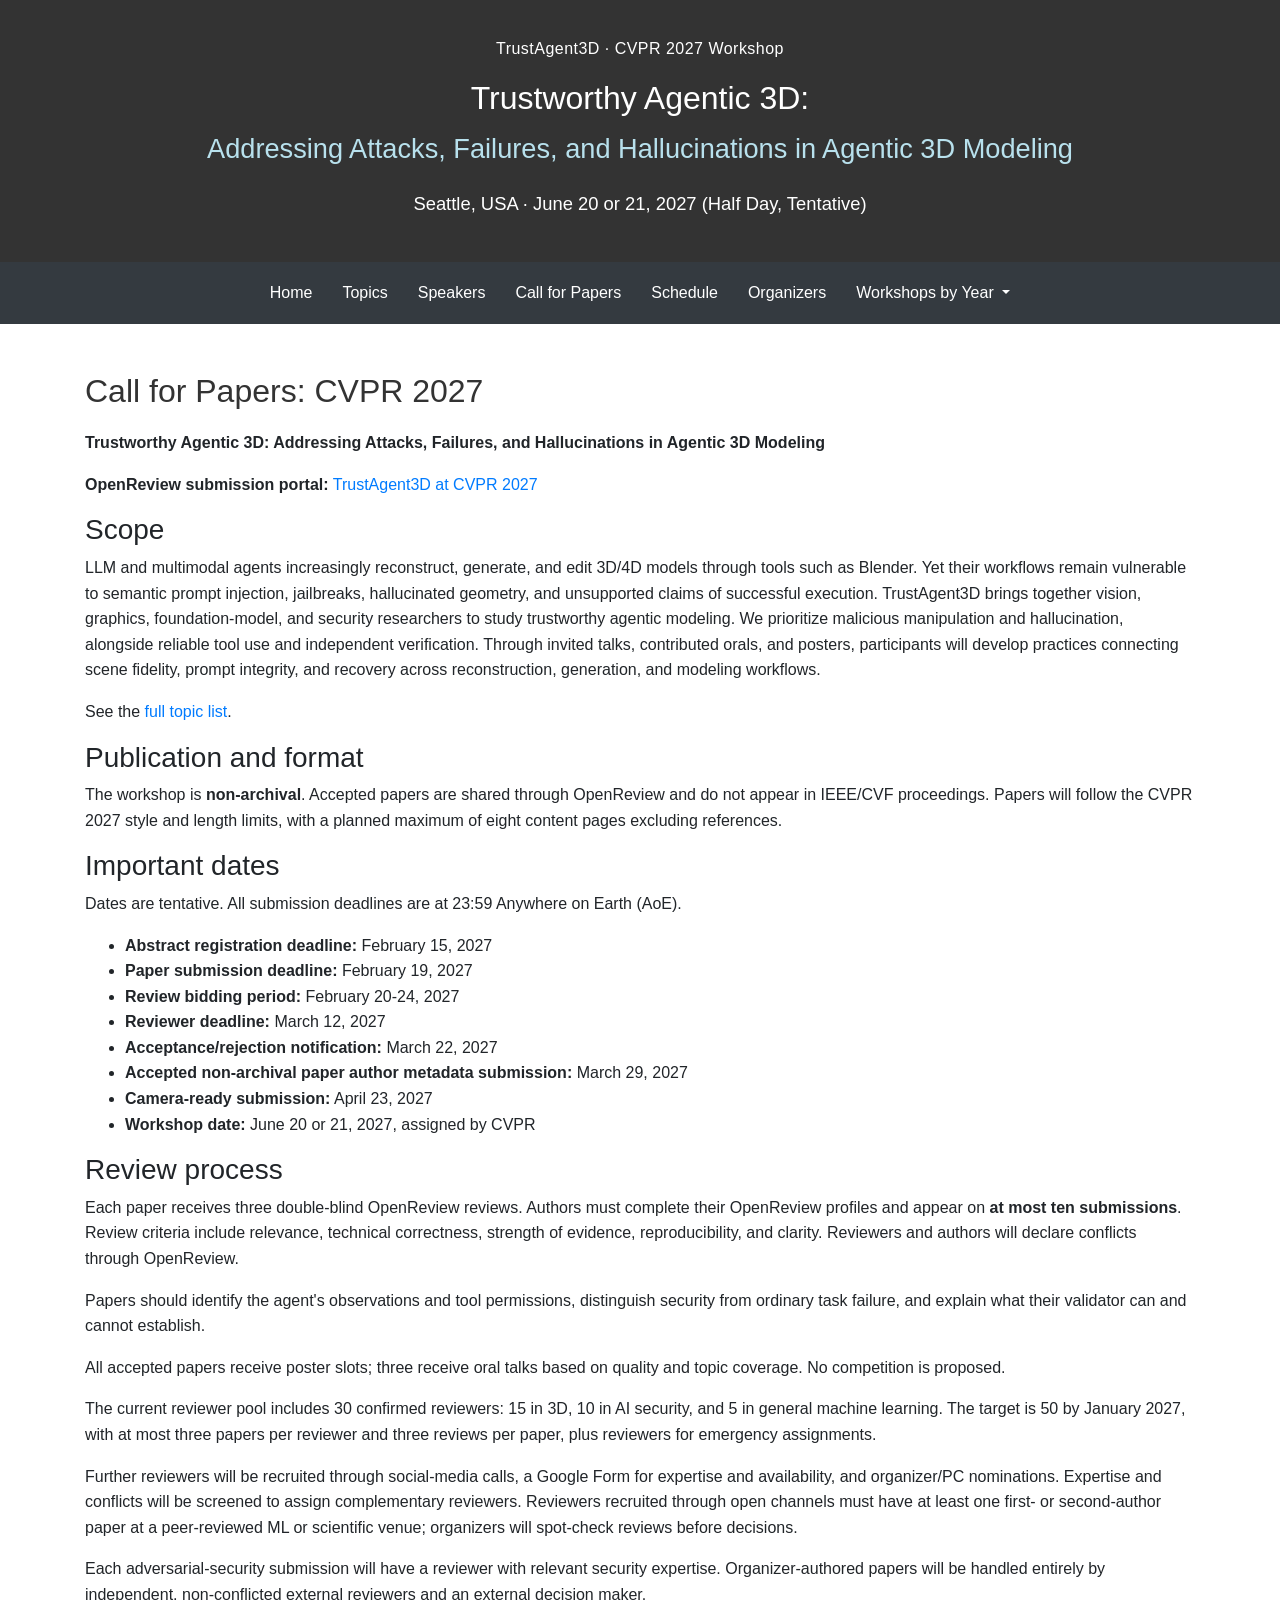
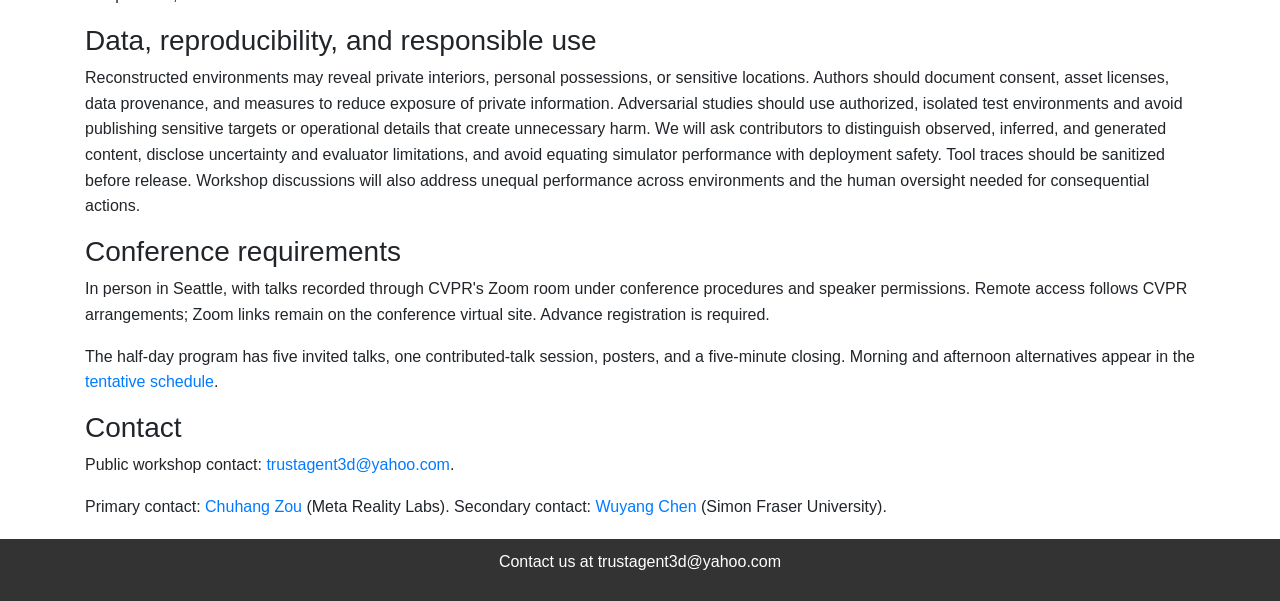
==== commit 51642292: "updates" ====
--- a/cfp.html
+++ b/cfp.html
@@ -15,10 +15,11 @@
       <section id="call_for_papers">
         <h2>Call for Papers: CVPR 2027</h2>
         <p>
-          <strong>Trustworthy Agentic 3D: Addressing Attacks, Failures, and Hallucinations</strong>
+          <strong>Trustworthy Agentic 3D: Addressing Attacks, Failures, and Hallucinations in Agentic 3D Modeling</strong>
         </p>
         <p>
-          <strong>OpenReview submission portal:</strong> To be announced after workshop acceptance.
+          <strong>OpenReview submission portal:</strong>
+          <a href="https://openreview.net/group?id=thecvf.com/CVPR/2027/Workshop/TrustAgent3D" target="_blank" rel="noopener noreferrer">TrustAgent3D at CVPR 2027</a>
         </p>
         <h3>Scope</h3>
         <p>
@@ -28,18 +29,17 @@
           execution. TrustAgent3D brings together vision, graphics, foundation-model, and security
           researchers to study trustworthy agentic modeling. We prioritize malicious manipulation
           and hallucination, alongside reliable tool use and independent verification. Through
-          invited talks, contributed papers, posters, and a failure-analysis clinic, participants
-          will develop evaluation practices connecting scene fidelity, instruction integrity, task
-          completion, and recovery across reconstruction, generation, and modeling workflows.
+          invited talks, contributed orals, and posters, participants will develop practices
+          connecting scene fidelity, prompt integrity, and recovery across reconstruction,
+          generation, and modeling workflows.
         </p>
         <p>
-          See the <a href="index.html#topics">full topic list</a>. We welcome informative negative results and carefully scoped
-          preliminary studies; novelty alone will not substitute for evidence.
+          See the <a href="index.html#topics">full topic list</a>.
         </p>
         <h3>Publication and format</h3>
         <p>
-          Accepted original research papers are intended for <strong>CVPR workshop proceedings</strong>, subject to
-          conference rules. Papers will follow the CVPR 2027 style and length limits, with a planned
+          The workshop is <strong>non-archival</strong>. Accepted papers are shared through OpenReview
+          and do not appear in IEEE/CVF proceedings. Papers will follow the CVPR 2027 style and length limits, with a planned
           maximum of eight content pages excluding references.
         </p>
         <h3>Important dates</h3>
@@ -51,7 +51,7 @@
           <li><strong>Reviewer deadline:</strong> March 12, 2027</li>
           <li><strong>Acceptance/rejection notification:</strong> March 22, 2027</li>
           <li>
-            <strong>Accepted archival paper author metadata submission:</strong> March 29, 2027
+            <strong>Accepted non-archival paper author metadata submission:</strong> March 29, 2027
           </li>
           <li><strong>Camera-ready submission:</strong> April 23, 2027</li>
           <li><strong>Workshop date:</strong> June 20 or 21, 2027, assigned by CVPR</li>
@@ -65,14 +65,29 @@
         </p>
         <p>
           Papers should identify the agent's observations and tool permissions, distinguish security
-          from ordinary task failure, and explain what their validator can and cannot establish. We
-          encourage independent measurements, held-out scenes or views, realistic attacker
-          assumptions, benign task performance, collateral-edit analysis, and reporting of compute
-          and human effort where relevant.
+          from ordinary task failure, and explain what their validator can and cannot establish.
         </p>
         <p>
-          All accepted papers receive poster slots; six receive talks based on quality and topic
+          All accepted papers receive poster slots; three receive oral talks based on quality and topic
           coverage. No competition is proposed.
+        </p>
+
+        <p>
+          The current reviewer pool includes 30 confirmed reviewers: 15 in 3D, 10 in AI security,
+          and 5 in general machine learning. The target is 50 by January 2027, with at most three
+          papers per reviewer and three reviews per paper, plus reviewers for emergency assignments.
+        </p>
+        <p>
+          Further reviewers will be recruited through social-media calls, a Google Form for
+          expertise and availability, and organizer/PC nominations. Expertise and conflicts will
+          be screened to assign complementary reviewers. Reviewers recruited through open channels
+          must have at least one first- or second-author paper at a peer-reviewed ML or scientific
+          venue; organizers will spot-check reviews before decisions.
+        </p>
+        <p>
+          Each adversarial-security submission will have a reviewer with relevant security expertise.
+          Organizer-authored papers will be handled entirely by independent, non-conflicted external
+          reviewers and an external decision maker.
         </p>
         <h3>Data, reproducibility, and responsible use</h3>
         <p>
@@ -80,12 +95,11 @@
           sensitive locations. Authors should document consent, asset licenses, data provenance, and
           measures to reduce exposure of private information. Adversarial studies should use
           authorized, isolated test environments and avoid publishing sensitive targets or
-          operational details that create unnecessary harm. The clinic will use synthetic scenes and
-          harmless attack objectives. We will ask contributors to distinguish observed, inferred,
-          and generated content, disclose uncertainty and evaluator limitations, and avoid equating
-          simulator performance with deployment safety. Tool traces should be sanitized before
-          release. The discussion will also address unequal performance across environments and the
-          human oversight needed for consequential actions.
+          operational details that create unnecessary harm. We will ask contributors to distinguish
+          observed, inferred, and generated content, disclose uncertainty and evaluator limitations,
+          and avoid equating simulator performance with deployment safety. Tool traces should be
+          sanitized before release. Workshop discussions will also address unequal performance
+          across environments and the human oversight needed for consequential actions.
         </p>
         <h3>Conference requirements</h3>
         <p>
@@ -93,7 +107,13 @@
           procedures and speaker permissions. Remote access follows CVPR arrangements; Zoom links
           remain on the conference virtual site. Advance registration is required.
         </p>
+        <p>
+          The half-day program has five invited talks, one contributed-talk session, posters, and
+          a five-minute closing. Morning and afternoon alternatives appear in the
+          <a href="index.html#schedule">tentative schedule</a>.
+        </p>
         <h3>Contact</h3>
+        <p>Public workshop contact: <a href="mailto:trustagent3d@yahoo.com">trustagent3d@yahoo.com</a>.</p>
         <p>
           Primary contact: <a href="mailto:zouchuhang@gmail.com">Chuhang Zou</a> (Meta Reality Labs). Secondary contact: <a href="mailto:wuyang@sfu.ca">Wuyang Chen</a>
           (Simon Fraser University).
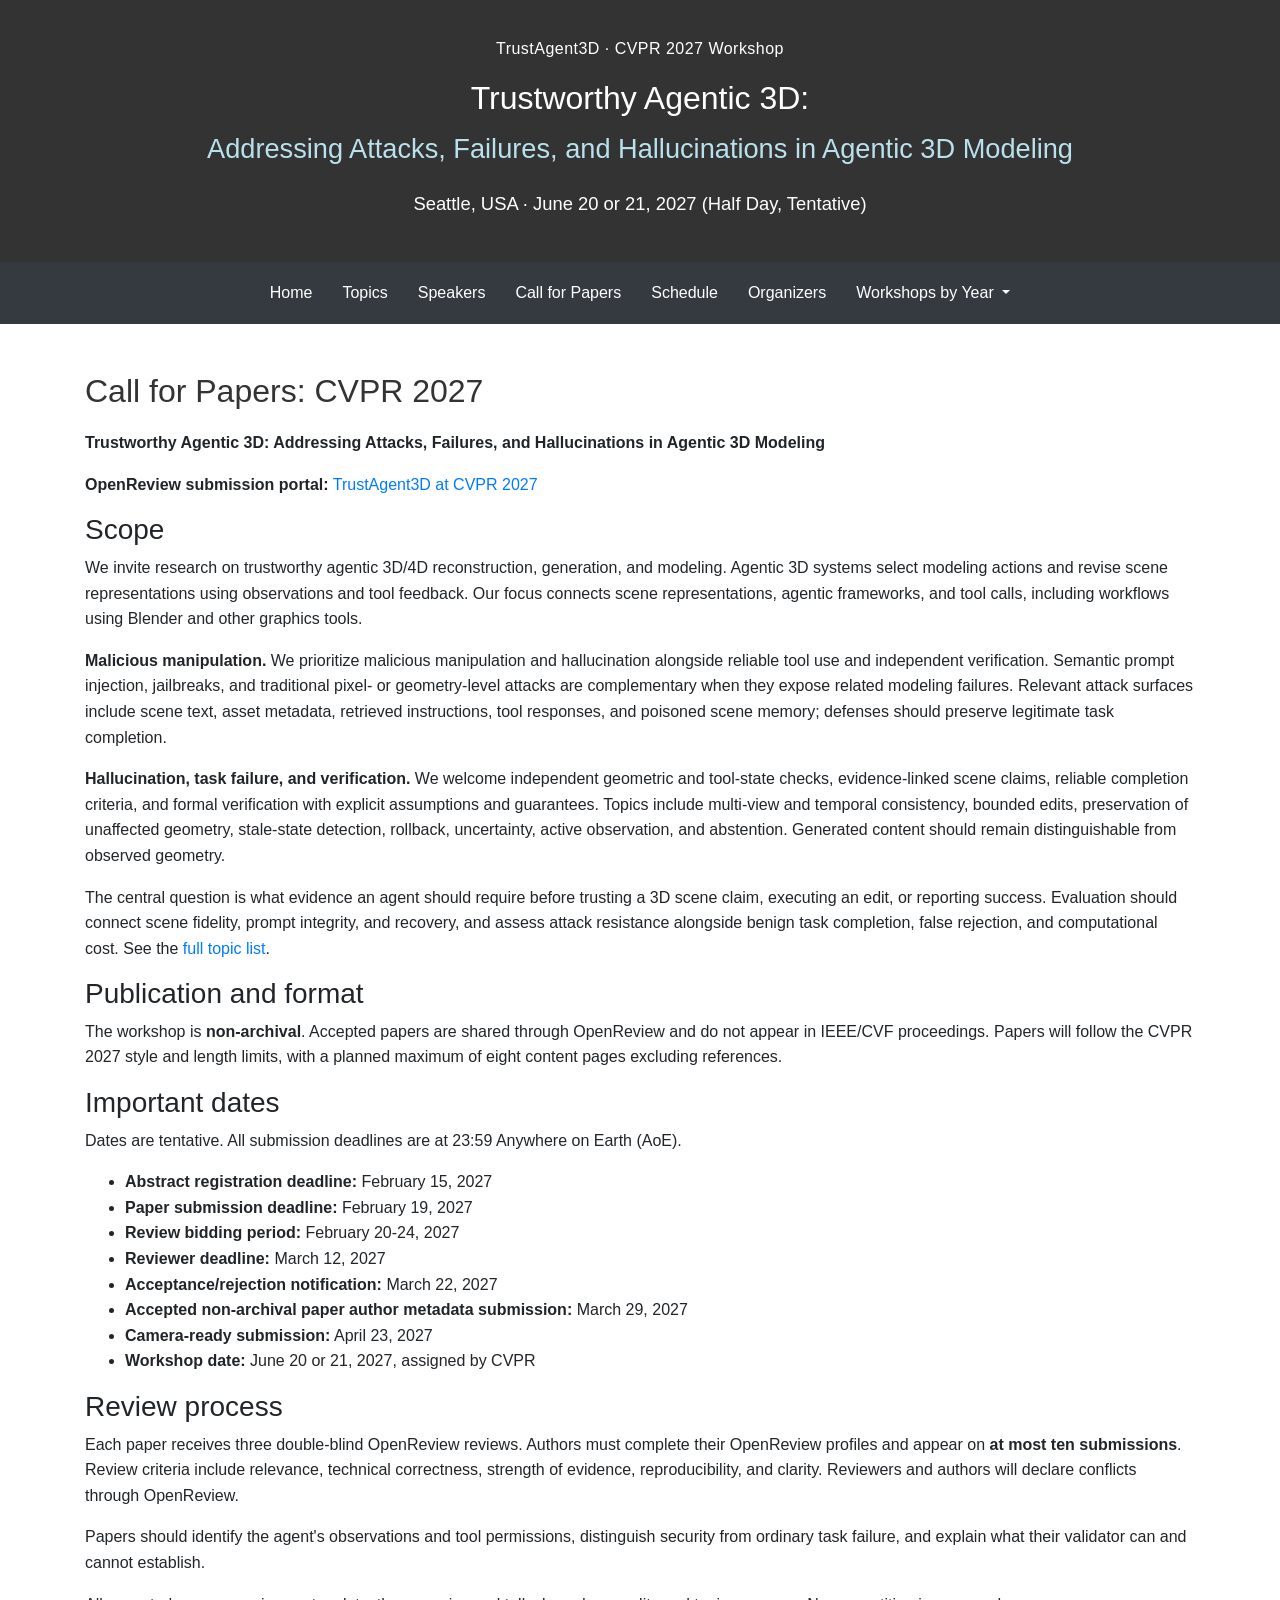
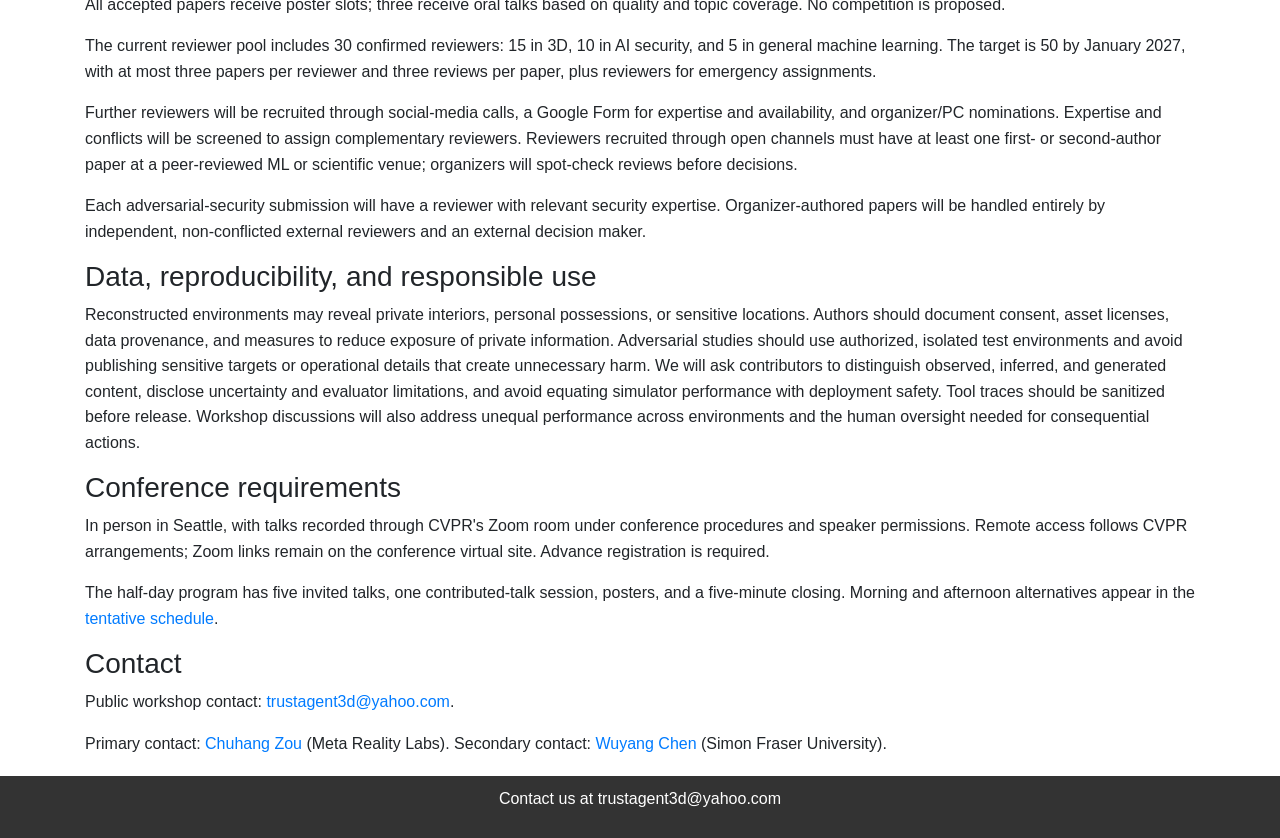
==== commit 5dd018a2: "updates" ====
--- a/cfp.html
+++ b/cfp.html
@@ -23,18 +23,32 @@
         </p>
         <h3>Scope</h3>
         <p>
-          LLM and multimodal agents increasingly reconstruct, generate, and edit 3D/4D models
-          through tools such as Blender. Yet their workflows remain vulnerable to semantic prompt
-          injection, jailbreaks, hallucinated geometry, and unsupported claims of successful
-          execution. TrustAgent3D brings together vision, graphics, foundation-model, and security
-          researchers to study trustworthy agentic modeling. We prioritize malicious manipulation
-          and hallucination, alongside reliable tool use and independent verification. Through
-          invited talks, contributed orals, and posters, participants will develop practices
-          connecting scene fidelity, prompt integrity, and recovery across reconstruction,
-          generation, and modeling workflows.
+          We invite research on trustworthy agentic 3D/4D reconstruction, generation, and modeling.
+          Agentic 3D systems select modeling actions and revise scene representations using
+          observations and tool feedback. Our focus connects scene representations, agentic
+          frameworks, and tool calls, including workflows using Blender and other graphics tools.
         </p>
         <p>
-          See the <a href="index.html#topics">full topic list</a>.
+          <strong>Malicious manipulation.</strong> We prioritize malicious manipulation and hallucination alongside
+          reliable tool use and independent verification. Semantic prompt injection, jailbreaks, and
+          traditional pixel- or geometry-level attacks are complementary when they expose related
+          modeling failures. Relevant attack surfaces include scene text, asset metadata, retrieved
+          instructions, tool responses, and poisoned scene memory; defenses should preserve
+          legitimate task completion.
+        </p>
+        <p>
+          <strong>Hallucination, task failure, and verification.</strong> We welcome independent geometric and
+          tool-state checks, evidence-linked scene claims, reliable completion criteria, and formal
+          verification with explicit assumptions and guarantees. Topics include multi-view and
+          temporal consistency, bounded edits, preservation of unaffected geometry, stale-state
+          detection, rollback, uncertainty, active observation, and abstention. Generated content
+          should remain distinguishable from observed geometry.
+        </p>
+        <p>
+          The central question is what evidence an agent should require before trusting a 3D scene
+          claim, executing an edit, or reporting success. Evaluation should connect scene fidelity,
+          prompt integrity, and recovery, and assess attack resistance alongside benign task
+          completion, false rejection, and computational cost. See the <a href="index.html#topics">full topic list</a>.
         </p>
         <h3>Publication and format</h3>
         <p>
